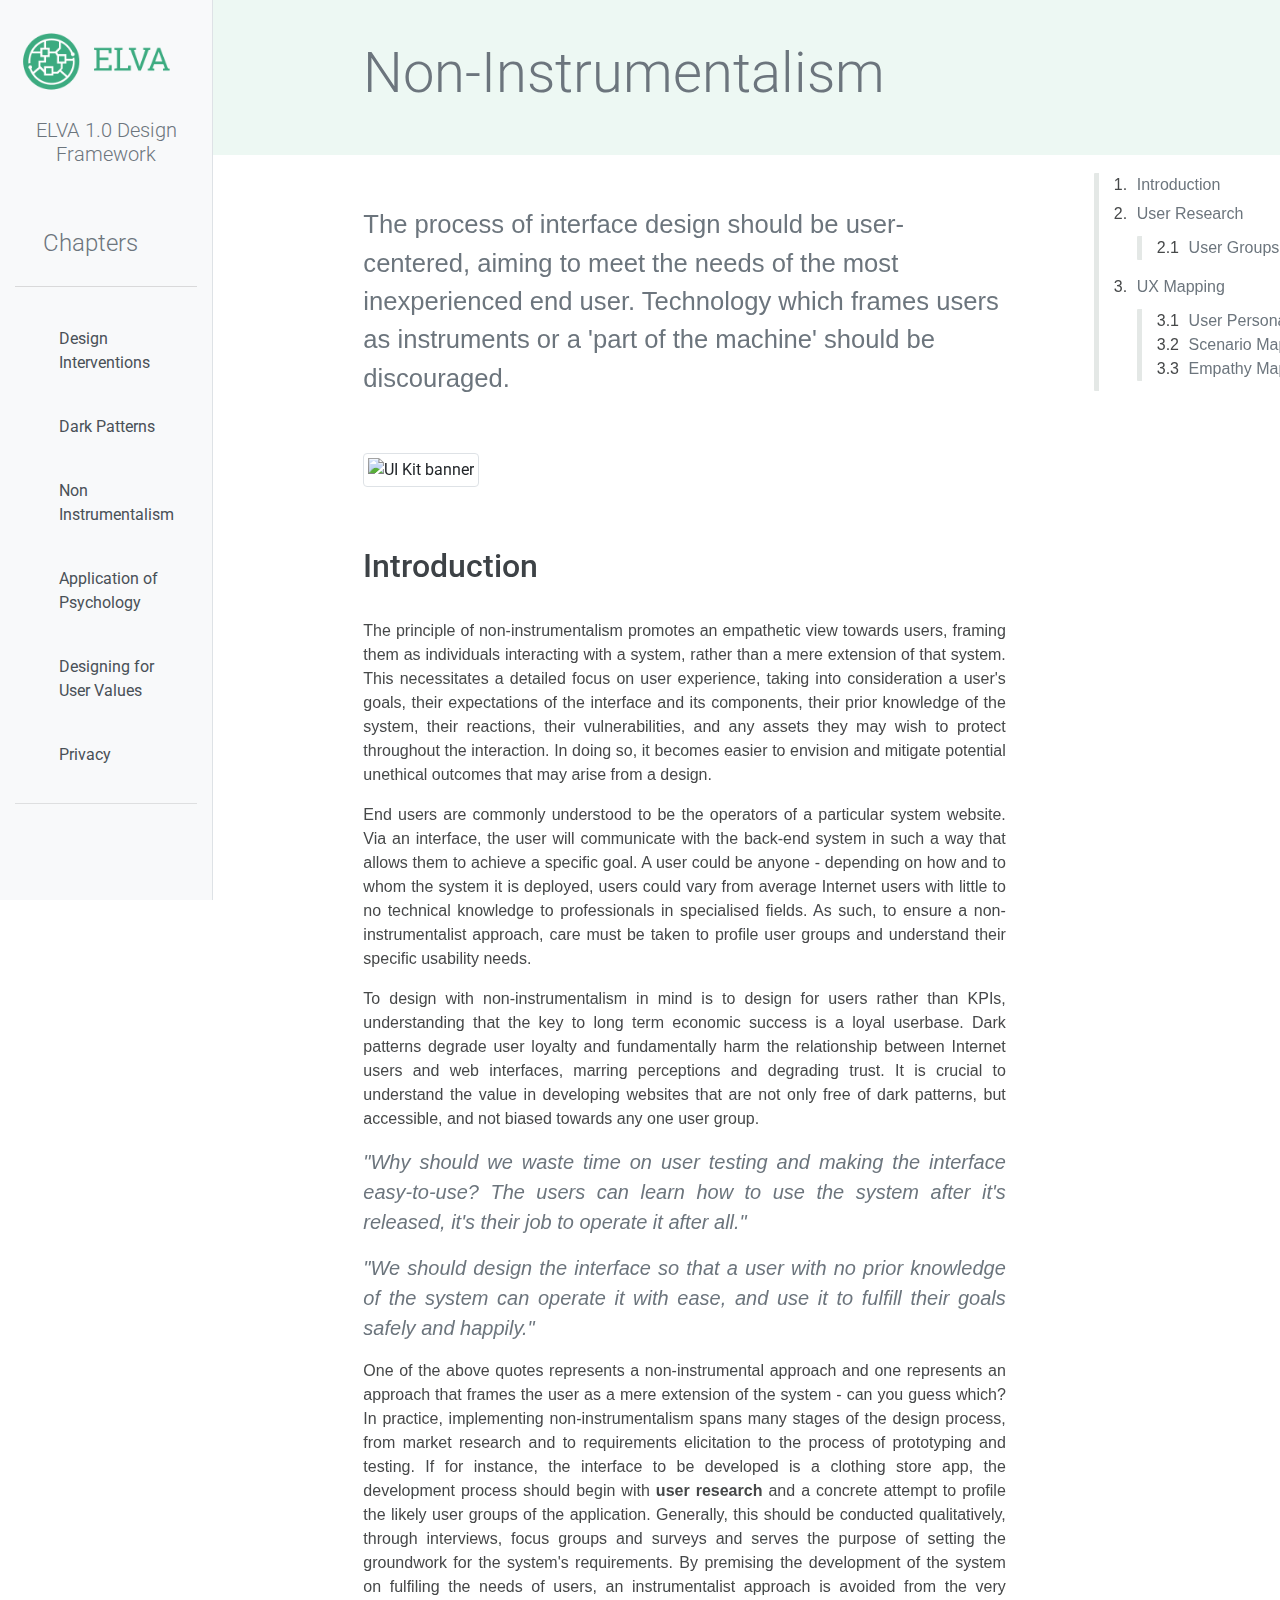
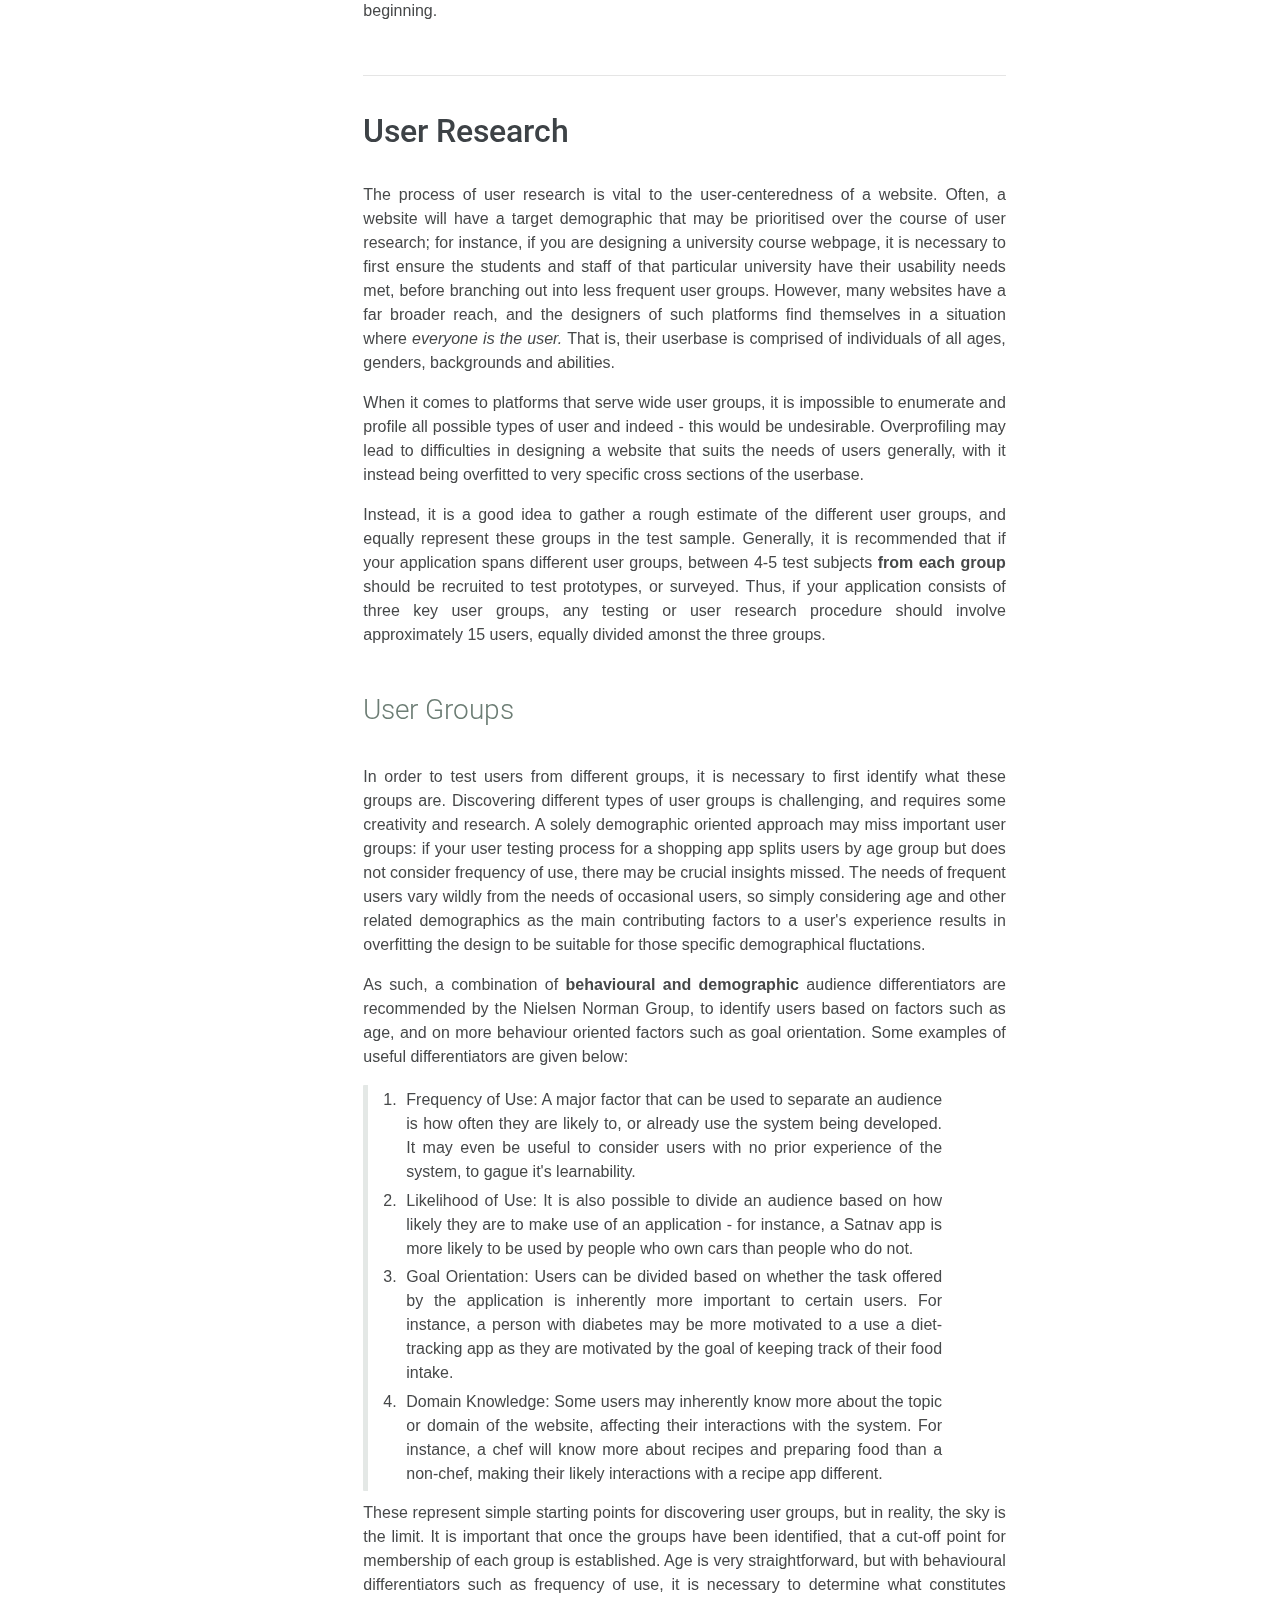
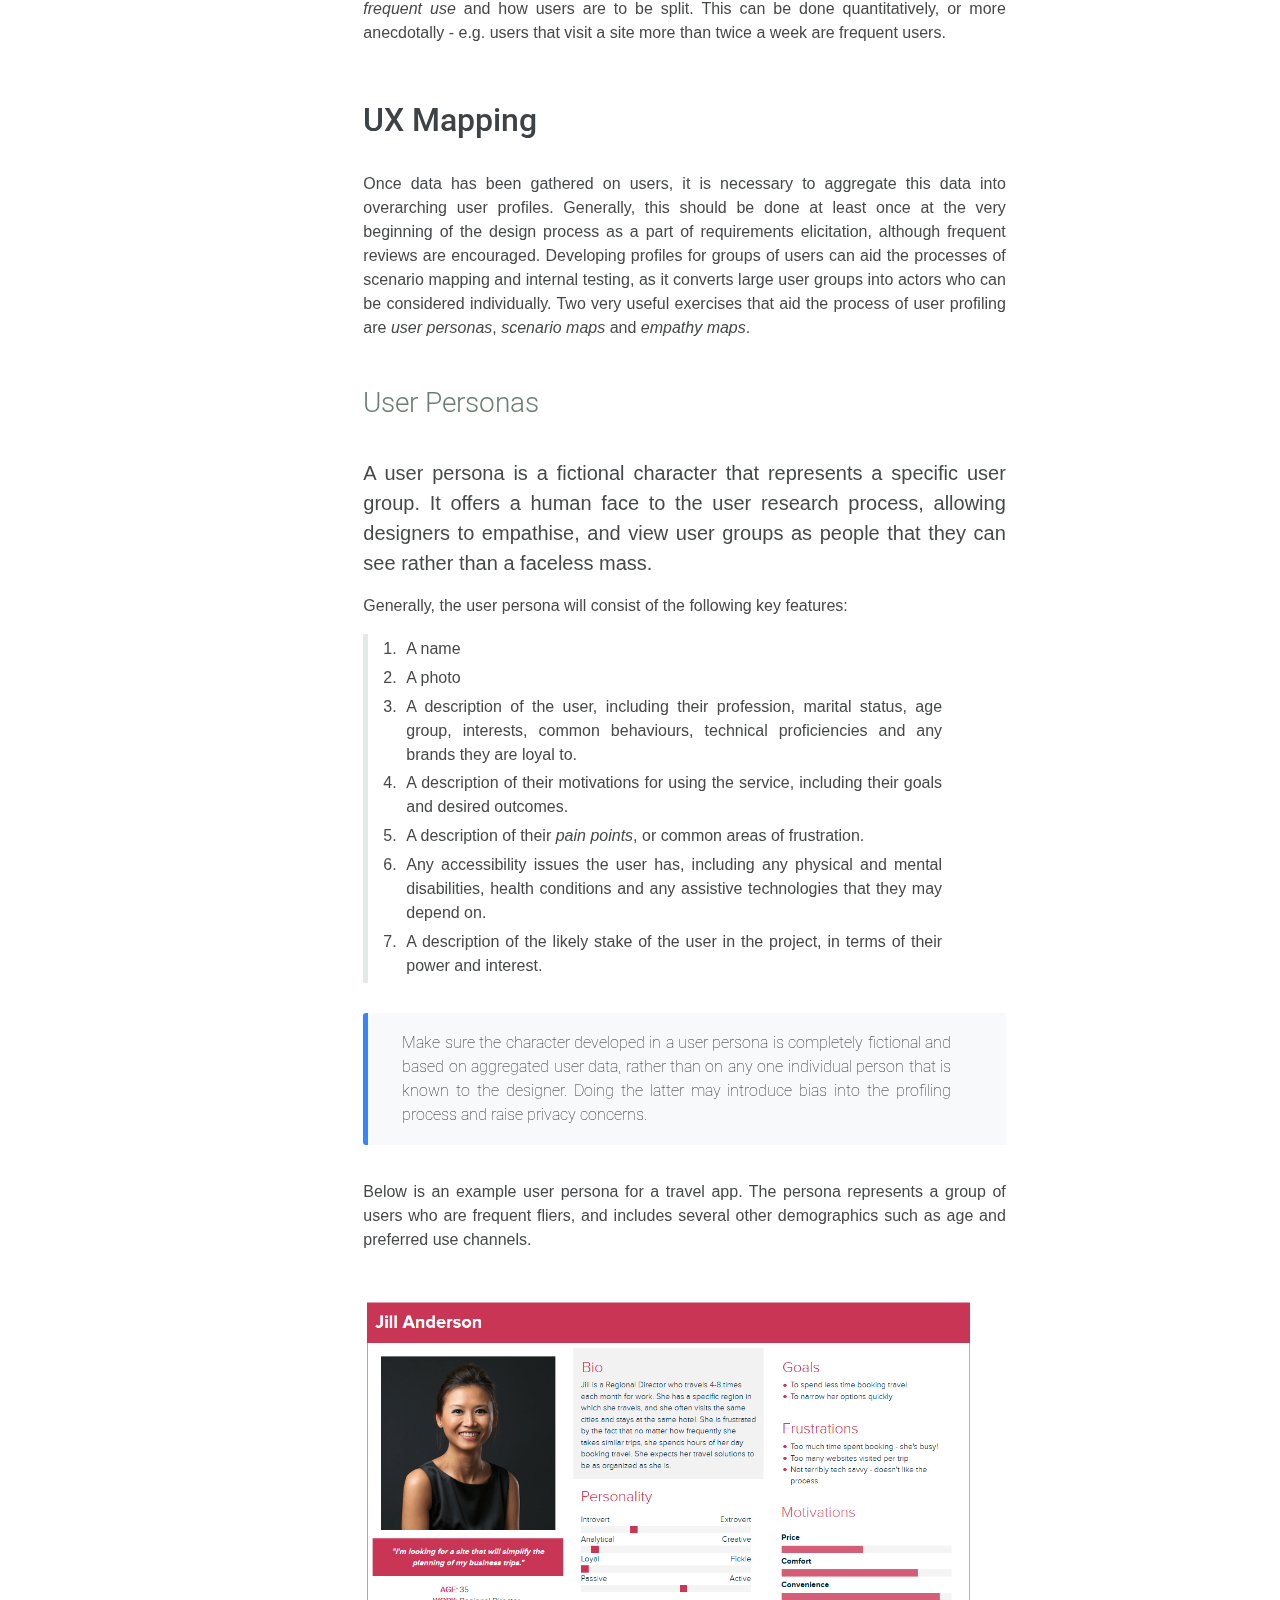
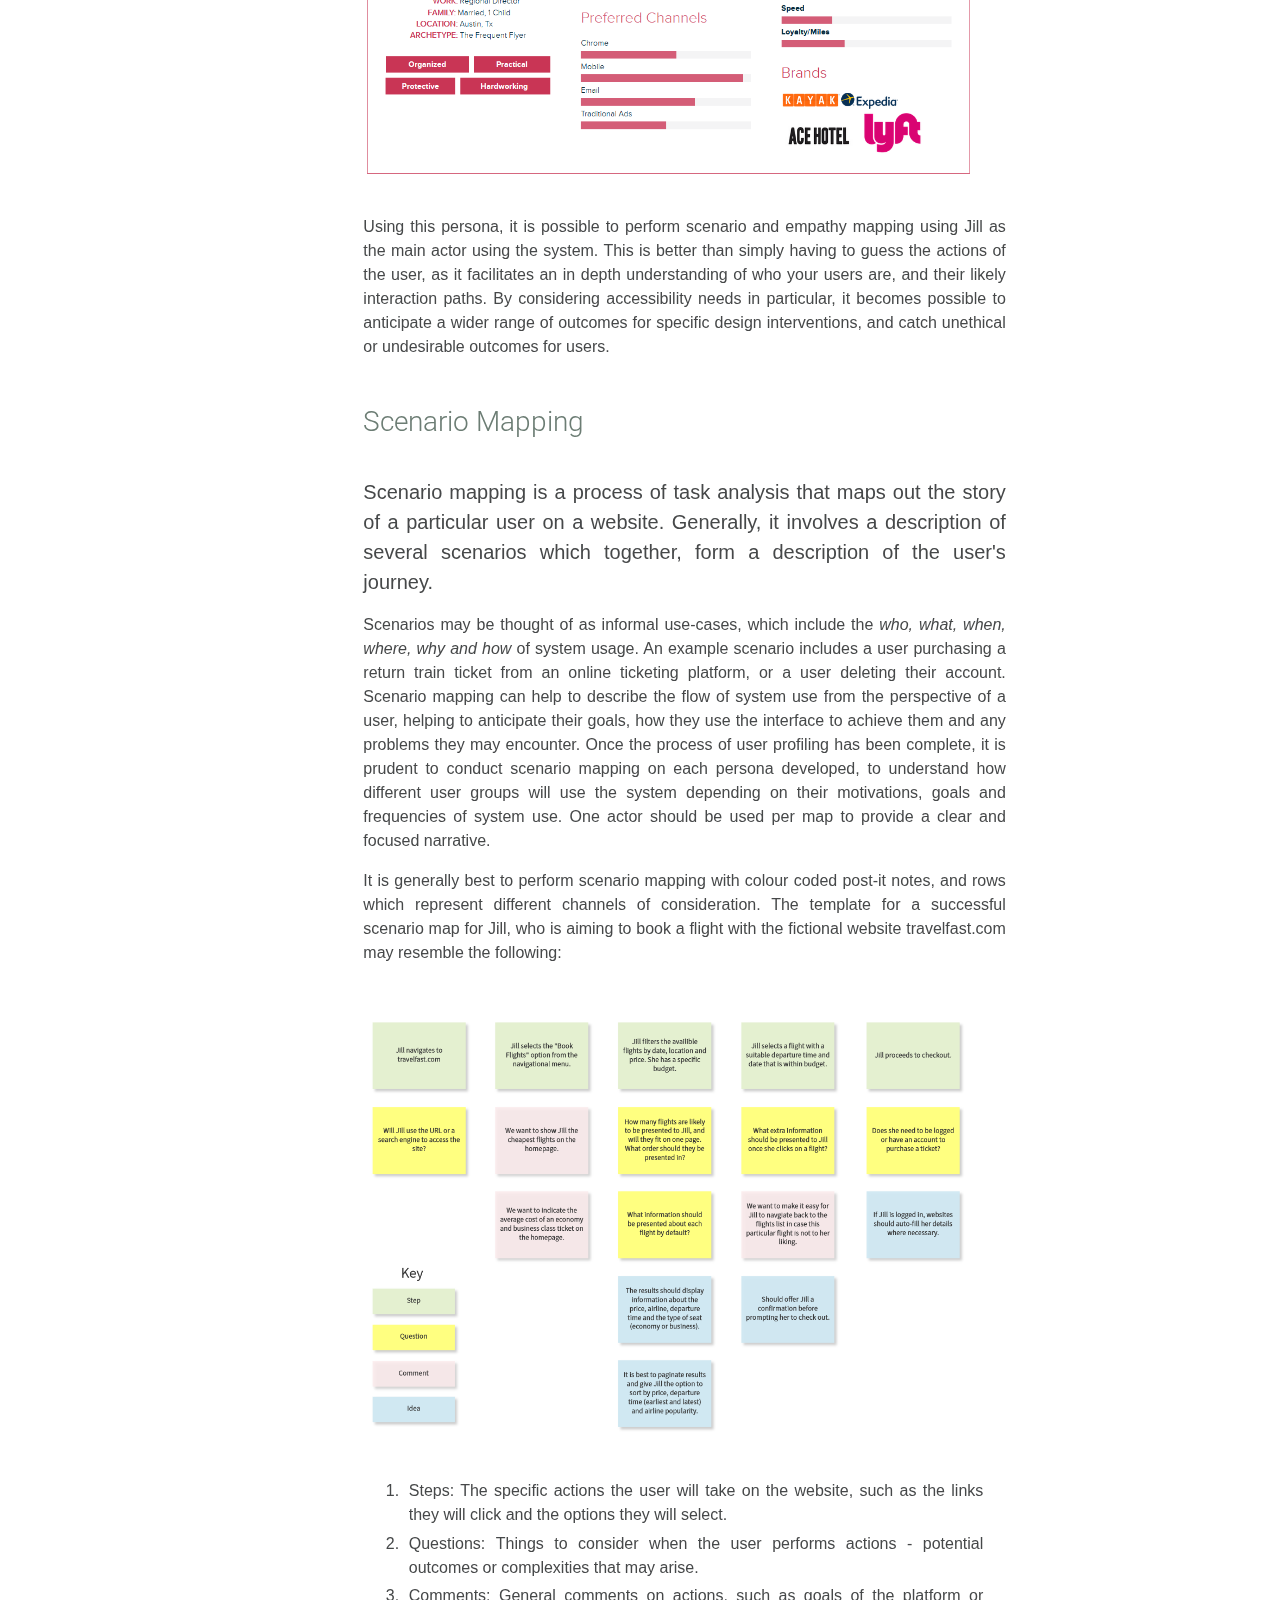
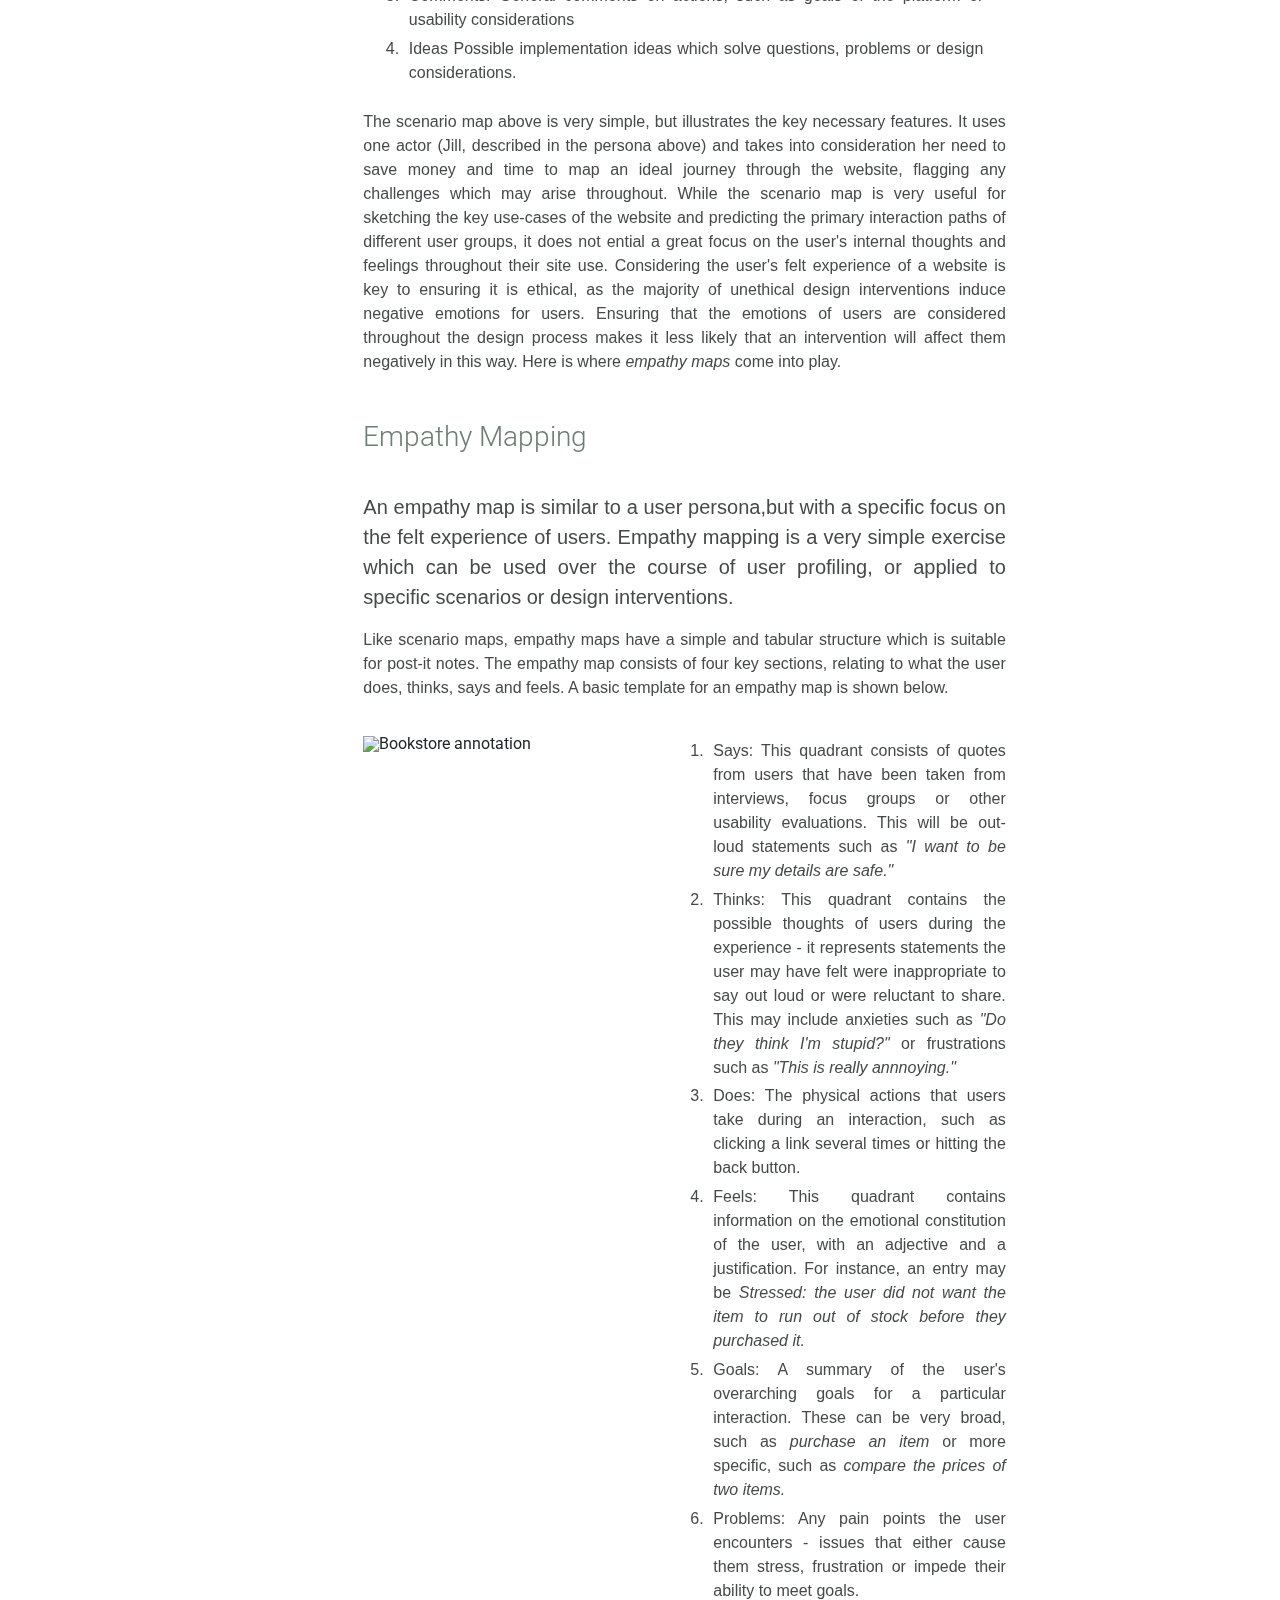
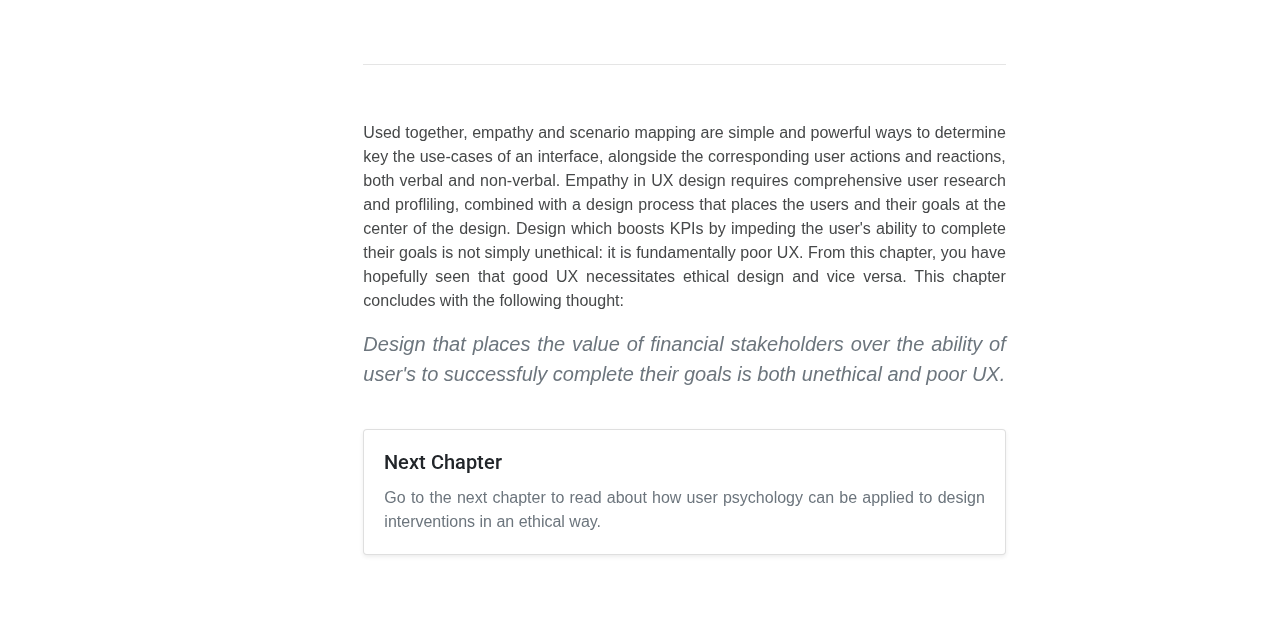
==== fundamentals/instrumentalism.html @ bd8322ea "first commit" ====
<!DOCTYPE html>
    <html lang="en">
    <head>
      <meta charset="utf-8">
      <title>ELVA Guide</title>
      <!-- Custom styles for this template -->
    
      <link rel="stylesheet" href="https://stackpath.bootstrapcdn.com/bootstrap/4.4.1/css/bootstrap.min.css" integrity="sha384-Vkoo8x4CGsO3+Hhxv8T/Q5PaXtkKtu6ug5TOeNV6gBiFeWPGFN9MuhOf23Q9Ifjh" crossorigin="anonymous">
      <link href="https://fonts.googleapis.com/css2?family=Roboto:wght@100;300;400;500&amp;display=swap" rel="stylesheet">
      <link href="../css/style.css" rel="stylesheet">

      <link rel="stylesheet" href="https://use.fontawesome.com/releases/v5.7.0/css/all.css" integrity="sha384-lZN37f5QGtY3VHgisS14W3ExzMWZxybE1SJSEsQp9S+oqd12jhcu+A56Ebc1zFSJ" crossorigin="anonymous">
      <link href="//db.onlinewebfonts.com/c/0fadaa21fcac88ceee0bb8da992c221b?family=SalesforceSans-Regular" rel="stylesheet" type="text/css"/> 
      <link href="https://fonts.googleapis.com/css2?family=Work+Sans:wght@200;300;400&amp;display=swap" rel="stylesheet"> 
      <link href="https://fonts.googleapis.com/css2?family=Poppins:wght@200;300;400&amp;display=swap" rel="stylesheet"> 
    </head>
    
    <body>
            
    <div class= "container-fluid">
        <div class= "row">
            <div class = "col-2">
                <div id = "sidebar-block"></div>
            </div>
            
            <div class = "col-10">
                <div data-spy="scroll" data-target="#scrollspy" data-offset="0">
                    <div style = "background-color: #68c59e1f;">
                        <div style = "padding-top:40px; padding-bottom:40px; padding-left:150px;">
                            <h1 class = " text-muted display-4"> Non-Instrumentalism</h1>
                        </div> 
                    </div>
                    <div>
                        <div class = "row">
                            <div class = "col-9">
                                <div style = "width:100%; padding-left:150px;">
                                    <div class = "heading">
                                        <p class= "leading text-muted">
                                                The process of interface design should be user-centered, aiming to meet the needs of the most inexperienced end user. 
                                                Technology which frames users as instruments or a 'part of the machine' should be discouraged. 
                                        </p>
                                        <div id = "banner">
                                            <img  src="../images/instrumentalism/users.png" class=" img-fluid img-thumbnail" alt="UI Kit banner" style = " width:95%;">
                                        </div>
                                    </div>
                                        
                                    <div id = "item-1" class = "group text-justify">
                                        <div class = "header2">
                                            <h2 style = "font-weight: 500"> Introduction </h2>
                                        </div>
                                        <p>
                                            The principle of non-instrumentalism promotes an empathetic view towards users, framing them as individuals interacting with a system, rather than a mere extension of that system. 
                                            This necessitates a detailed focus on user experience, taking into consideration a user's goals, their expectations of the interface and its components, their prior knowledge of the system, their reactions,
                                            their vulnerabilities, and any assets they may wish to protect throughout the interaction. In doing so, it becomes easier to envision and mitigate potential unethical outcomes  that may arise from a design.
                                        </p>
                                        <p>
                                            End users are commonly understood to be the operators of a particular system website. Via an interface, the user will communicate with the back-end system in such a way that allows them to achieve a specific goal. 
                                            A user could be anyone - depending on how and to whom the system it is deployed, users could vary from average Internet users with little to no technical knowledge to professionals in specialised fields. As such, to ensure a non-instrumentalist approach, care must be taken to profile user groups and understand their specific usability needs.  
                                        </p>
                                        <p>
                                            To design with non-instrumentalism in mind is to design for users rather than KPIs, understanding that the key to long term economic success is a loyal userbase. Dark patterns degrade user loyalty and fundamentally harm the relationship
                                            between Internet users and web interfaces, marring perceptions and degrading trust. It is crucial to understand the value in developing websites that are not only free of dark patterns, but accessible, and not biased towards any one user group.
                                        </p>
                                        

                                        <p class = "lead text-muted"> 
                                            <em>"Why should we waste time on user testing and making the interface easy-to-use? The users can learn how to use the system after it's released, it's their job to operate it after all."</em>
                                        </p>
                                        
                                        <p class = "lead text-muted"> 
                                            <em>"We should design the interface so that a user with no prior knowledge of the system can operate it with ease, and use it to fulfill their goals safely and happily."</em>
                                        </p>
                                        
                                        <p>
                                            One of the above quotes represents a non-instrumental approach and one represents an approach that frames the user as a mere extension of the system - can you guess which? In practice, implementing non-instrumentalism spans many stages of the design process, from market research and to requirements elicitation to the process of prototyping and testing.
                                            If for instance, the interface to be developed is a clothing store app, the development process should begin with <strong>user research</strong> and a concrete attempt to profile the likely user groups of the application. Generally, this should be conducted qualitatively, through interviews, focus groups and surveys and serves the 
                                            purpose of setting the groundwork for the system's requirements. By premising the development of the system on fulfiling the needs of users, an instrumentalist approach is avoided from the very beginning.
                                        </p>
                                    
                                    </div>
                            
                                    <hr >
                            
                                    <div class = "group text-justify" >
                                        <div id = "item-2" class = "header2">
                                            <h2> User Research </h2>
                                        </div>
                                        <p>
                                            The process of user research is vital to the user-centeredness of a website. Often, a website will have a target demographic that may be prioritised over the course of user research; for instance, if you are designing a university course webpage, it is necessary
                                            to first ensure the students and staff of that particular university have their usability needs met, before branching out into less frequent user groups. However, many websites have a far broader reach, and the designers of such platforms
                                            find themselves in a situation where <em>everyone is the user.</em> That is, their userbase is comprised of individuals of all ages, genders, backgrounds and abilities.
                                        </p>
                                        <p>
                                            When it comes to platforms that serve wide user groups, it is impossible to enumerate and profile all possible types of user and indeed - this would be undesirable. Overprofiling may lead to difficulties in designing a website that suits the needs of users generally,
                                            with it instead being overfitted to very specific cross sections of the userbase. 
                                        </p>

                                        <p>
                                            Instead, it is a good idea to gather a rough estimate of the different user groups, and equally represent these groups in the test sample. Generally, it is recommended that if your application spans different user groups, between 4-5 test subjects <strong>from each group</strong> should
                                            be recruited to test prototypes, or surveyed. Thus, if your application consists of three key user groups, any testing or user research procedure should involve approximately 15 users, equally divided amonst the three groups. 
                                        </p>


                                        <h3 id = "item-21" style = "font-weight:300;"> User Groups </h3>

                                        <p>
                                            In order to test users from different groups, it is necessary to first identify what these groups are. Discovering different types of user groups is challenging, and requires some creativity and research. A solely demographic oriented approach may miss important user groups: if your user testing process for a shopping app splits users by age group but does not consider frequency of use, there may be crucial insights missed.
                                            The needs of frequent users vary wildly from the needs of occasional users, so simply considering age and other related demographics as the main contributing factors to a user's experience results in overfitting the design to be suitable for those specific demographical fluctations.
                                        </p>
                                        <p>
                                            As such, a combination of <strong>behavioural and demographic</strong> audience differentiators are recommended by the Nielsen Norman Group, to identify users based on factors such as age, and on more behaviour oriented factors such as goal orientation. Some examples of useful differentiators are given below:
                                        </p>
                                        <div class = "list-eg ">
                                            <div class = "example-content  d-flex align-items-center">
                                                <ol>
                                                    <li>
                                                        <strong>Frequency of Use:</strong> A major factor that can be used to separate an audience is how often they are likely to, or already use the system being developed. It may even be useful to consider users with no
                                                        prior experience of the system, to gague it's learnability.
                                                    </li>
                                                    <li>
                                                        <strong>Likelihood of Use: </strong>It is also possible to divide an audience based on how likely they are to make use of an application - for instance, a Satnav app is more likely to be used by people who own cars than people who do not.
                                                    </li>
                                                    <li>
                                                        <strong>Goal Orientation: </strong> Users can be divided based on whether the task offered by the application is inherently more important to certain users. For instance, a person with diabetes may be more motivated to a use a diet-tracking app
                                                        as they are motivated by the goal of keeping track of their food intake.
                                                    </li>
                                                    <li>
                                                        <strong>Domain Knowledge: </strong> Some users may inherently know more about the topic or domain of the website, affecting their interactions with the system. For instance, a chef will know more about recipes and preparing food than a non-chef, making their likely interactions
                                                        with a recipe app different.
                                                    </li>
                                                </ol>
                                            </div>
                                        </div>
                                        <p>
                                            These represent simple starting points for discovering user groups, but in reality, the sky is the limit. It is important that once the groups have been identified, that a cut-off point for membership of each group is established. Age is very straightforward, but with behavioural differentiators such as frequency of use, it is necessary to determine what constitutes 
                                            <em>frequent use</em> and how users are to be split. This can be done quantitatively, or more anecdotally - e.g. users that visit a site more than twice a week are frequent users.
                                        </p>
                                    </div>
                                    <div class = "group text-justify">
                                        
                                        <div id = "item-3" class = "header2">
                                                <h2> UX Mapping </h2>
                                        </div>
                                        <div class = "personas">
                                            <p> 
                                                Once data has been gathered on users, it is necessary to aggregate this data into overarching user profiles. Generally, this should be done at least once at the very beginning of the design process as a part of
                                                requirements elicitation, although frequent reviews are encouraged. Developing profiles for groups of users can aid the processes of scenario mapping and internal testing, as it converts large user groups into
                                                actors who can be considered individually. Two very useful exercises that aid the process of user profiling are <em>user personas</em>, <em>scenario maps</em> and <em>empathy maps</em>.
                                            </p>
                                            <h3 id = "item-31" style = "font-weight:300;">User Personas </h3>
                                            <p class ="lead"> 
                                                A user persona is a fictional character that represents a specific user group. It offers a human face to the user research process, allowing designers to empathise, and view user groups as people that they can see rather than 
                                                a faceless mass. 
                                            </p>
                                            <p> Generally, the user persona will consist of the following key features:</p>
                                            <div class ="list-eg">
                                                <div class = "example-content  d-flex align-items-center">
                                                    <ol>
                                                        <li> A name </li>
                                                        <li> A photo </li>
                                                        <li> A description of the user, including their profession, marital status, age group, interests, common behaviours, technical proficiencies and any brands they are loyal to. </li> 
                                    
                                                        <li> A description of their motivations for using the service, including their goals and desired outcomes.</li>
                                                        <li> A description of their <em>pain points</em>, or common areas of frustration. </li>
                                                        <li> Any accessibility issues the user has, including any physical and mental disabilities, health conditions and any assistive technologies that they may depend on.</li>
                                                        <li> A description of the likely stake of the user in the project, in terms of their power and interest. </li>
                                                    </ol>
                                                </div>
                                            </div>
                                            
                                            <div class="info-alert ">
                                                    <div class = " annotations flexbox d-flex flex-row align-items-center bg-light">
                                                        <div class="d-flex p-2">
                                                            <i class="fas fa-info-circle fa-2x" style = "color: rgb(56, 132, 255);"></i>
                                                        </div>
                                                        <div style = "width:90%;" class =" para d-flex p-2 text-justify">
                                                            Make sure the character developed in a user persona is completely fictional and based on aggregated user data, rather than on any one individual person that is known to the designer. Doing the latter may introduce bias into the profiling process and raise privacy concerns.
                                                        </div>     
                                                    </div>
                                            </div>
                                            <p> Below is an example user persona for a travel app. The persona represents a group of users who are frequent fliers, and includes several other demographics such as age and preferred use channels. </p>
                                            <div  id = "inline-image">
                                                <img src="../images/instrumentalism/persona.PNG" style = "width:100%;" class=" figure-img img-fluid" alt="Bookstore annotation">
                                            </div>
                                            <p> Using this persona, it is possible to perform scenario and empathy mapping using Jill as the main actor using the system. This is better than simply having to guess the actions of the user, as it facilitates an in depth understanding of who your users are, and their likely interaction paths.
                                                By considering accessibility needs in particular, it becomes possible to anticipate a wider range of outcomes for specific design interventions, and catch unethical or undesirable outcomes for users.
                                            </p>
                                        </div>
                                        <div id = "item-32" class = "scenario-mapping">
                                                <h3 style = "font-weight:300;">Scenario Mapping </h3>
                                                <p class = "lead">
                                                    Scenario mapping is a process of task analysis that maps out the story of a particular user on a website. Generally, it involves a description of several scenarios which together, form a description of the user's journey.
                                                </p>
                                                <p>
                                                    Scenarios may be thought of as informal use-cases, which include the <em>who, what, when, where, why and how</em> of system usage. An example scenario includes a user purchasing a return train ticket from an online ticketing
                                                    platform, or a user deleting their account. Scenario mapping can help to describe the flow of system use from the perspective of a user, helping to anticipate their goals, how they use the interface to achieve them and any problems they may
                                                    encounter. Once the process of user profiling has been complete, it is prudent to conduct scenario mapping on each persona developed, to understand how different user groups will use the system depending on their motivations, goals and 
                                                    frequencies of system use. One actor should be used per map to provide a clear and focused narrative.
                                                </p>
                                                <p>
                                                    It is generally best to perform scenario mapping with colour coded post-it notes, and rows which represent different channels of consideration. The template for a successful scenario map for Jill, who is aiming to book a flight with the fictional website
                                                    travelfast.com may resemble the following:
                                                </p>
                                                <div class = "figure" style = "padding-bottom:20px;">
                                                    <img src="../images/instrumentalism/scenariomap.PNG" class="  figure-img img-fluid" alt="Bookstore annotation" id = "inline-image">
                                                    <ol class = "mx-auto annotations" style = "width:93%">
                                                        <li><strong>Steps:</strong> The specific actions the user will take on the website, such as the links they will click and the options they will select.</li>
                                                        <li><strong>Questions: </strong> Things to consider when the user performs actions - potential outcomes or complexities that may arise.</li>
                                                        <li><strong>Comments: </strong> General comments on actions, such as goals of the platform or usability considerations</li>
                                                        <li><strong>Ideas </strong> Possible implementation ideas which solve questions, problems or design considerations. </li>
                                                    </ol>
                                                </div>
                                                <p> The scenario map above is very simple, but illustrates the key necessary features. It uses one actor (Jill, described in the persona above) and takes into consideration her need to save money and time to map an ideal journey through the website, flagging any challenges
                                                    which may arise throughout. While the scenario map is very useful for sketching the key use-cases of the website and predicting the primary interaction paths of different user groups, it does not ential a great focus on the user's internal thoughts and feelings throughout their
                                                    site use. Considering the user's felt experience of a website is key to ensuring it is ethical, as the majority of unethical design interventions induce negative emotions for users. Ensuring that the emotions of users are considered throughout the design process makes it less likely that an
                                                    intervention will affect them negatively in this way. Here is where <em>empathy maps</em> come into play.
                                                </p>
                                        </div>
                                        <div id = "item-33" class = "empathy-mapping">
                                            <h3 style = "font-weight:300;">Empathy Mapping</h3>
                                            <p class = "lead">
                                                An empathy map is similar to a user persona,but  with a specific focus on the felt experience of users. Empathy mapping is a very simple exercise which can be used over the course of user profiling, or applied to specific scenarios or design interventions. 
                                            </p>
                                            <p> Like scenario maps, empathy maps have a simple and tabular structure which is suitable for post-it notes. The empathy map consists of four key sections, relating to what the user does, thinks, says and feels. A basic template for an empathy map is shown below.</p>
                                            <div class = "d-flex justify-content-center figure" style = "padding-bottom:40px;padding-top:20px">
                                                <img src="../images/instrumentalism/emap.PNG" class="  figure-img img-fluid" alt="Bookstore annotation" style = "width:95%; height:auto;padding-right:10px;">
                                                <ol class = "mx-auto annotations" style = "width:93%">
                                                    <li><strong>Says:</strong> This quadrant consists of quotes from users that have been taken from interviews, focus groups or other usability evaluations. This will be out-loud statements such as <em>"I want to be sure my details are safe."</em></li>
                                                    <li><strong>Thinks: </strong> This quadrant contains the possible thoughts of users during the experience - it represents statements the user may have felt were inappropriate to say out loud or were reluctant to share. This may include anxieties such as <em>"Do they think I'm stupid?"</em> or frustrations such as <em>"This is really annnoying."</em> 
                                                    <li><strong>Does: </strong> The physical actions that users take during an interaction, such as clicking a link several times or hitting the back button.</li>
                                                    <li><strong>Feels: </strong> This quadrant contains information on the emotional constitution of the user, with an adjective and a justification. For instance, an entry may be <em>Stressed: the user did not want the item to run out of stock before they purchased it.</em> </li>
                                                    <li><strong>Goals:</strong> A summary of the user's overarching goals for a particular interaction. These can be very broad, such as <em>purchase an item</em> or more specific, such as <em>compare the prices of two items.</em></li>
                                                    <li><strong>Problems:</strong> Any pain points the user encounters - issues that either cause them stress, frustration or impede their ability to meet goals.</li>
                                                </ol>
                                            </div>
                                            <hr>
                                            <p style = "padding-top:40px;">
                                                Used together, empathy and scenario mapping are simple and powerful ways to determine key the use-cases of an interface, alongside the corresponding user actions and reactions, both verbal and non-verbal. Empathy in UX design requires comprehensive user research and profliling, combined with a design process that places the users and their goals at the center of the 
                                                design. Design which boosts KPIs by impeding the user's ability to complete their goals is not simply unethical: it is fundamentally poor UX. From this chapter, you have hopefully seen that good UX necessitates ethical design and vice versa. This chapter concludes with the following thought:
                                            </p>
                                            <p class = "lead text-muted">
                                                <em> 
                                                    Design that places the value of financial stakeholders over the ability of user's to successfuly complete their goals is both unethical and poor UX.
                                                </em>
                                            </p>
                                        </div>

                                        <div style = "margin-top:40px;margin-bottom:50px;" class="card-link card shadow-sm" >
                                                <div class="card-body">
                                                <h5 class="card-title">Next Chapter</h5>
                                                <p class="card-text text-muted">Go to the next chapter to read about how user psychology can be applied to design interventions in an ethical way.</p>
                                                </div>
                                                <a  class = "stretched-link" href = "psychology.html" ></a>
                                            
                                        </div>
                                    </div>
                                </div>             
                            </div>

                            <div class = "col-3 d-none d-lg-block">                      
                                    <div id = "scrollspy"  style = "position:fixed; width:85%;">
                                        <div class= "p-2" style = "margin-left:50px; font-size:12pt;">
                                            <ol style = "list-style:none;" class = "example-content list-eg">
                                                <li>
                                                    <a class= "text-muted" href = "#item-1">Introduction</a>
       
                                                </li>
                                                <li>
                                                    <a class= "text-muted" href = "#item-2">User Research</a>
                                                    <ol style = "width:150px;" class = "example-content list-eg">
                                                        <li >
                                                            <a class = "text-muted" href = "#item-21">User Groups</a>
                                                        </li>
                                                    </ol>
                                                </li>
                                                <li>
                                                    <a class= "text-muted" href = "#item-3">UX Mapping</a>
                                                    <ol style = "width:200px;" class = "example-content list-eg">
                                                        <li >
                                                            <a class = "text-muted" href = "#item-31">User Personas</a>
      
                                                        </li>
                                                        <li >
                                                                <a class = "text-muted" href = "#item-32">Scenario Mapping</a>
                                                                
                                                        </li>
                                                        <li >
                                                                <a class = "text-muted" href = "#item-33">Empathy Mapping</a>
                                                        </li>
                                                    </ol>

                                                </li>
                                            </ol>
                                        </div>
                                    </div>
                                </div>

                        </div>
                    </div>
                </div>
            </div>
        </div>
    </div>
       
            
    
    
    
    
      <script src="https://code.jquery.com/jquery-3.4.1.slim.min.js" integrity="sha384-J6qa4849blE2+poT4WnyKhv5vZF5SrPo0iEjwBvKU7imGFAV0wwj1yYfoRSJoZ+n" crossorigin="anonymous"></script>
      <script src="https://cdn.jsdelivr.net/npm/popper.js@1.16.0/dist/umd/popper.min.js" integrity="sha384-Q6E9RHvbIyZFJoft+2mJbHaEWldlvI9IOYy5n3zV9zzTtmI3UksdQRVvoxMfooAo" crossorigin="anonymous"></script>
      <script src="https://stackpath.bootstrapcdn.com/bootstrap/4.4.1/js/bootstrap.min.js" integrity="sha384-wfSDF2E50Y2D1uUdj0O3uMBJnjuUD4Ih7YwaYd1iqfktj0Uod8GCExl3Og8ifwB6" crossorigin="anonymous"></script>
    
      <script src="https://ajax.googleapis.com/ajax/libs/jquery/3.4.1/jquery.min.js"></script>
      <script>
          $("#sidebar-block").load("../sidebar.html");
    
      </script>
    </body>
    
    </html>
---- css/style.css ----
.example{
    background-color: #68c59e1f;
    border-radius:5px;
    border-color: #2141331f;
    border-style: solid;
    margin-bottom:20px;

}
.bd-example{
    padding-top:10px;
    padding-bottom:10px;
    border-style:solid;
    border-color: #f7f7f9;
    
}
.code{
    background-color: #f7f7f9;
}
.col-2,.col-10{
  padding-left:0px;
  padding-right:0px;
}

.col-3{
  padding-right:0px;
}
.list-eg{
    
    border-radius:1px;
    border-color: #2141331f;
    border-style: solid;
    border-width: 5px;
    margin-bottom:10px;
    margin-top:10px;
    border-top: none;
    border-bottom: none;
    border-right:none;
}

.example-content{
    font-weight:100;
    padding-left:15px;
    width:90%;
}



.list-group-item.active, .list-group-item.active:hover, .list-group-item.active:focus {
  z-index:2;
  color:#68c59e;
  background-color:white;

  border-color: rgba(0,0,0,.125);
  border-left-color: #68c59e;
  border-left-width:5px;
} 

.list-group-item{
  background-color: #f8f9fa
  
}

.leading{
    font-size: 1.6rem;
    font-weight:100;
    padding-top: 50px;
}

.leader{
    font-size: 1.6rem;
    font-weight:100;
}

p{
    font-size:12pt;
    color: rgb(70, 72, 73);
    font-family:'Roboto';
    
    
}

ul, ol{
    color:rgb(70, 72, 73);
    padding-top:10px;
    padding-bottom:10px;
    
}
.table-fill{
    background-color:#68c59e1f;
}
.annotations{
    font-weight: 100;
}

.group{
    
    padding-bottom:20px; padding-top:20px;
}

.header2{
    font-weight:500;
    padding-bottom:25px;
    font-family: 'Roboto';
    color: #3d4246;
  
}
#inline-image{
    padding-bottom:30px;
    padding-top:30px; 
    width:95%;
    height:auto;
}

#banner{
    
    padding-top:40px;
    padding-bottom:40px;
}
h3{
    padding-top:30px;
    padding-bottom:30px;
    font-family: 'Roboto';
    font-weight:300;
    color:#6c7d74;
    
}
.card-link:hover {
background-color: #68c59e1f;
}

ol {
  list-style-type: none;
  counter-reset: item;
  margin: 0;
  padding: 0;
  font-family:'Roboto', sans-serif;
  
}

ol > li {
  display: table;
  counter-increment: item;
  margin-bottom: 0.3em;
}

ol > li:before {
  content: counters(item, ".") ". ";
  display: table-cell;
  padding-right: 0.6em;    
}

li ol > li {
  margin: 0;
}

li ol > li:before {
  content: counters(item, ".") " ";
}



.logo{
  font-family:'Roboto', sans-serif;
  font-weight: "lighter";
}

.body-heading{
  padding-top:20px;
  font-family:'Segoe UI', Tahoma, Geneva, Verdana, sans-serif;
}

.body-main{
  padding-top:20px;
}

 p, ul, ol {
  font-family: 'Segoe UI', Tahoma, Geneva, Verdana, sans-serif;
}

li {
  margin: 0.2em 0;
}

.danger-alert{
  border-style:solid;
  border-left-color: rgb(173, 17, 17);
  border-left-width: thick;
  border-bottom: none;
  border-top: none;
  border-right: none;
  border-radius: 3px;
  background-color: #f7f7f9;
  margin-top:30px;
  margin-bottom:35px;
}
.component-alert{
  border-style:solid;
  border-left-color: #563d7c;
  border-left-width: thick;
  border-bottom: none;
  border-top: none;
  border-right: none;
  border-radius: 3px;
  background-color: #f7f7f9;
  margin-top:30px;
  margin-bottom:35px;
}

.info-alert{
  border-style:solid;
  border-left-color: rgb(56, 132, 255);
  border-left-width: thick;
  border-bottom: none;
  border-top: none;
  border-right: none;
  border-radius: 3px;
  background-color: #f7f9f7;
  margin-top:30px;
  margin-bottom:35px;
 
}


.advice-alert{
  border-style:solid;
  border-left-color: #fcde4c;;
  border-left-width: thick;
  border-bottom: none;
  border-top: none;
  border-right: none;
  border-radius: 3px;
  background-color: #f7f7f9;
  margin-top:30px;
  margin-bottom:35px;
}

.para {
  width:75%;
}

.a.card:hover {
  background-color: #68c59e1f;
}

.flexbox{
  padding-top:10px;
  padding-bottom:10px;
  padding-left:10px;
  
}



.body-block{
  padding-top:20px;
  padding-bottom:15px; 
}

.sublist{
  padding-top:10px;
}

img{
  max-width:100%;
  height:auto;
  width: 500px;
}

.image-good{
  border-style:solid;
  border-top-width: 10px;
  border-top-color: rgb(15, 71, 8);
  border-bottom: none;
  border-right: none;
  border-left:none;
  padding-bottom:20px;
}

.sidebar-text{
  font-family:'Roboto';
}
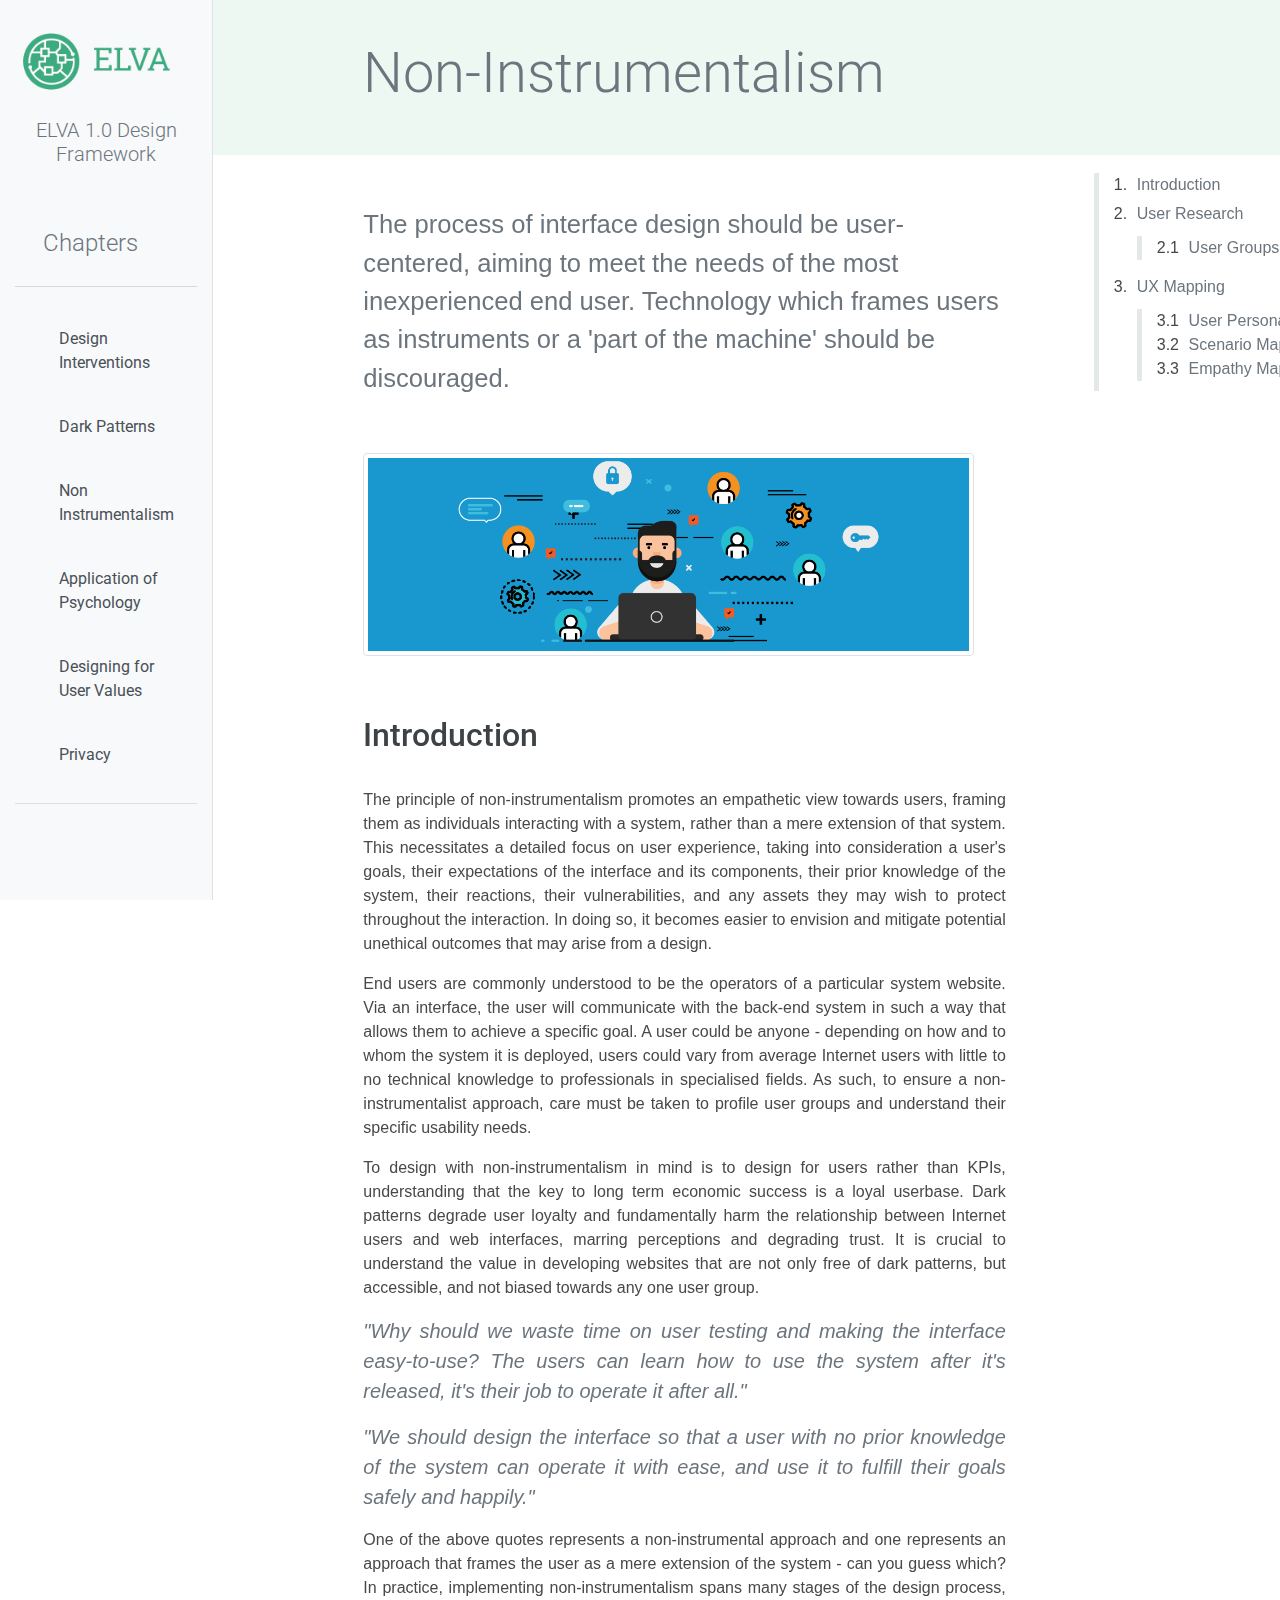
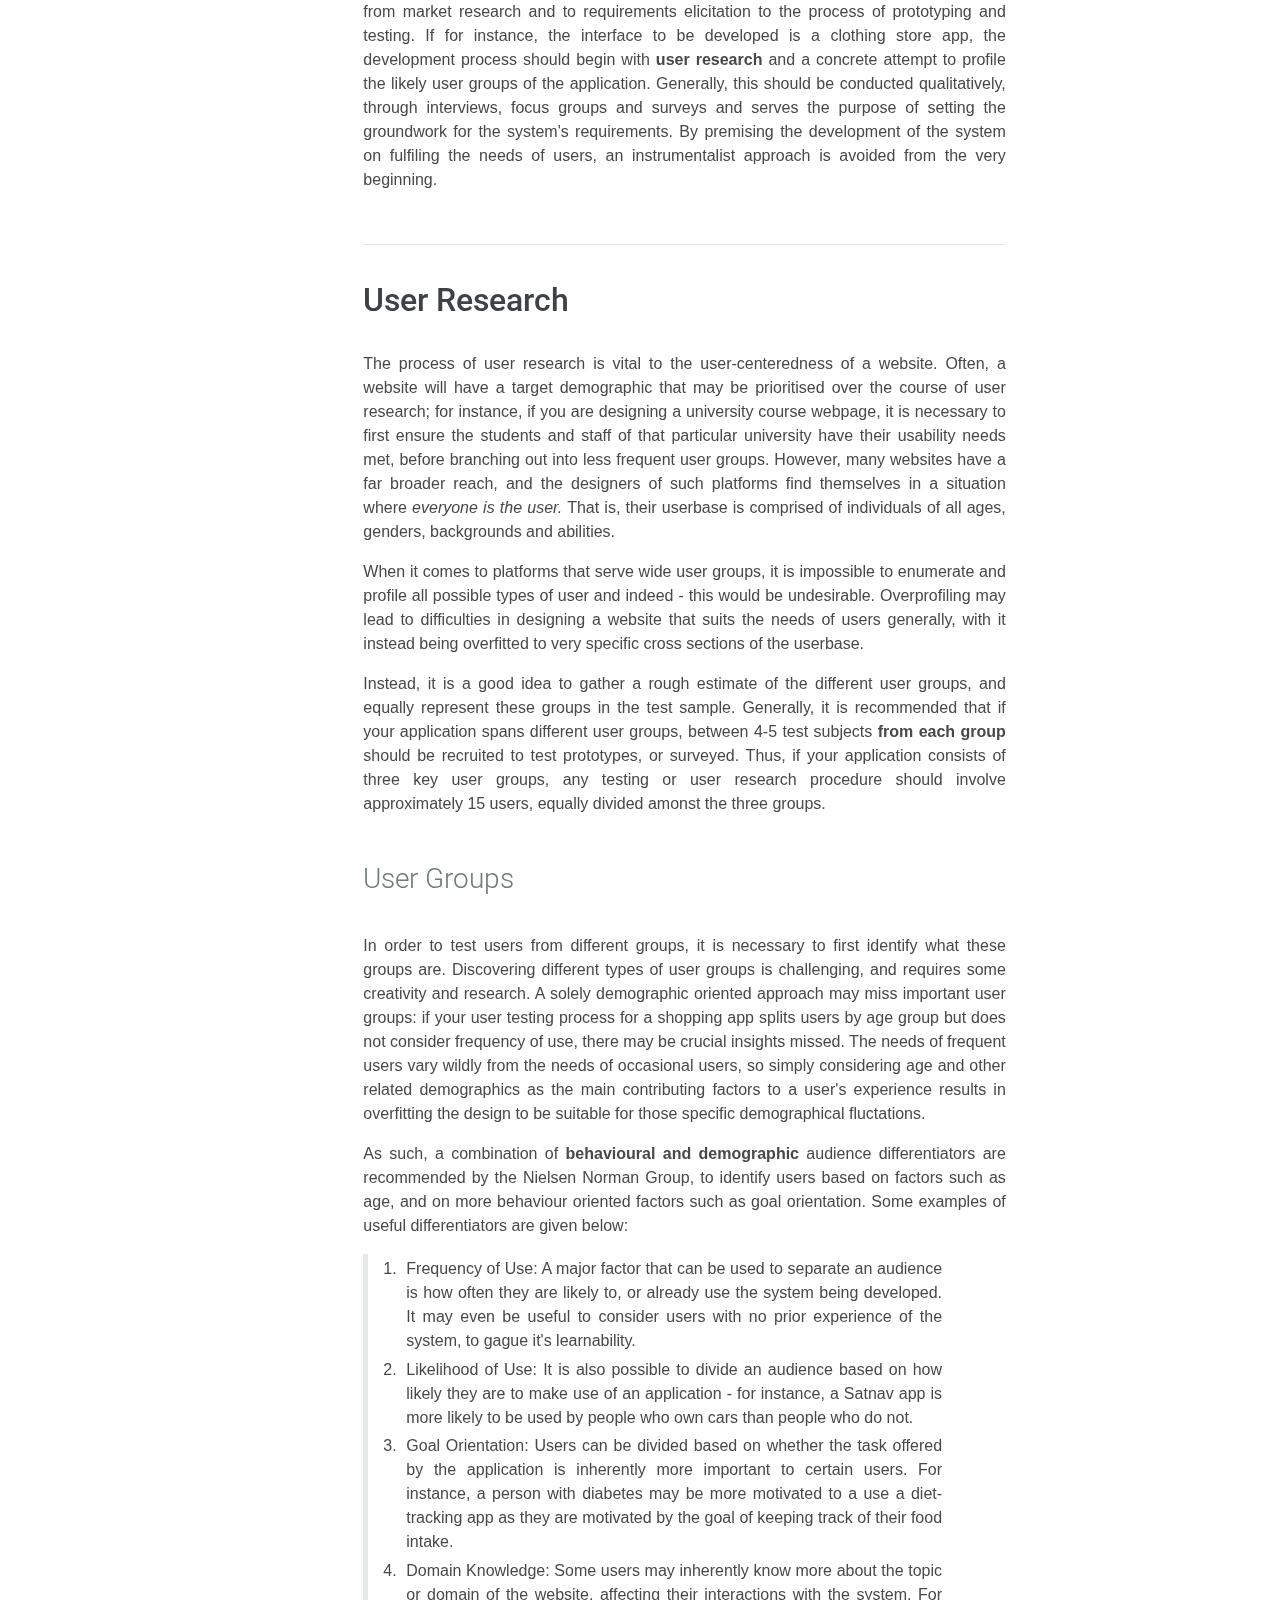
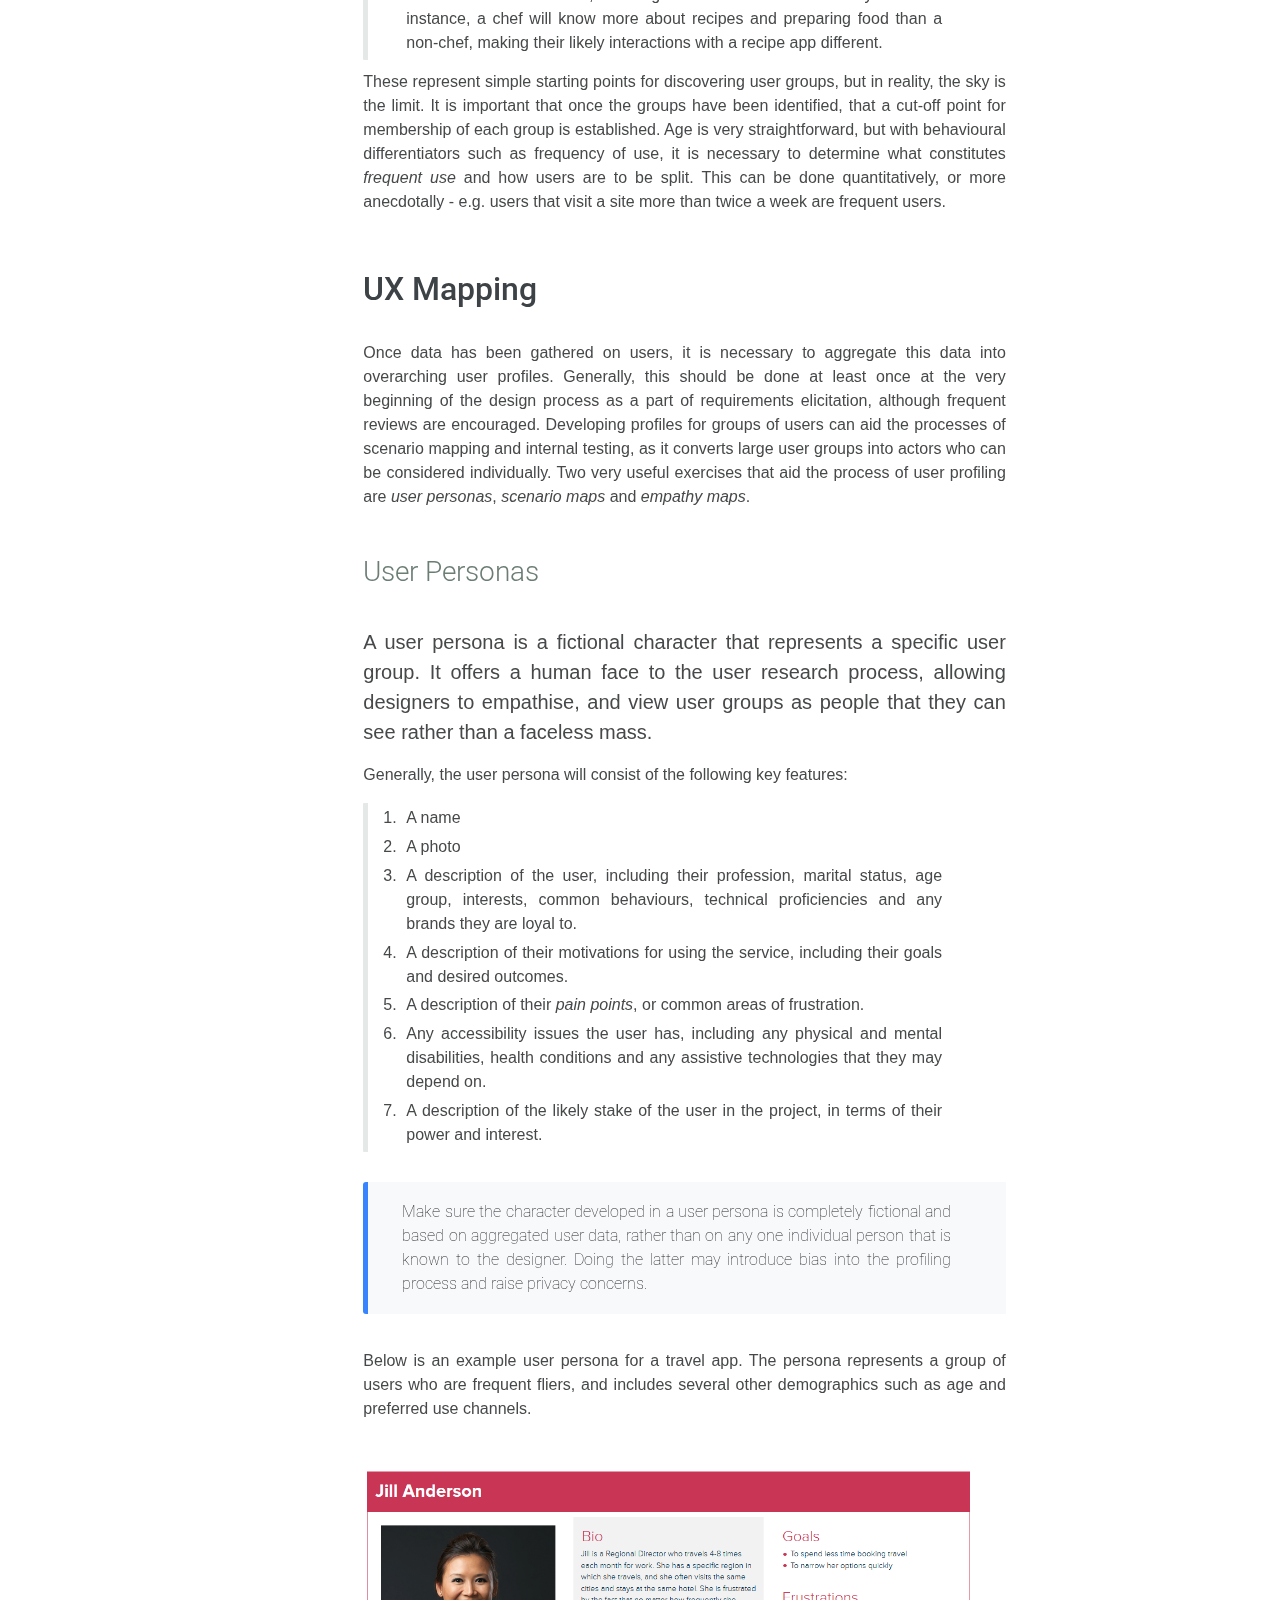
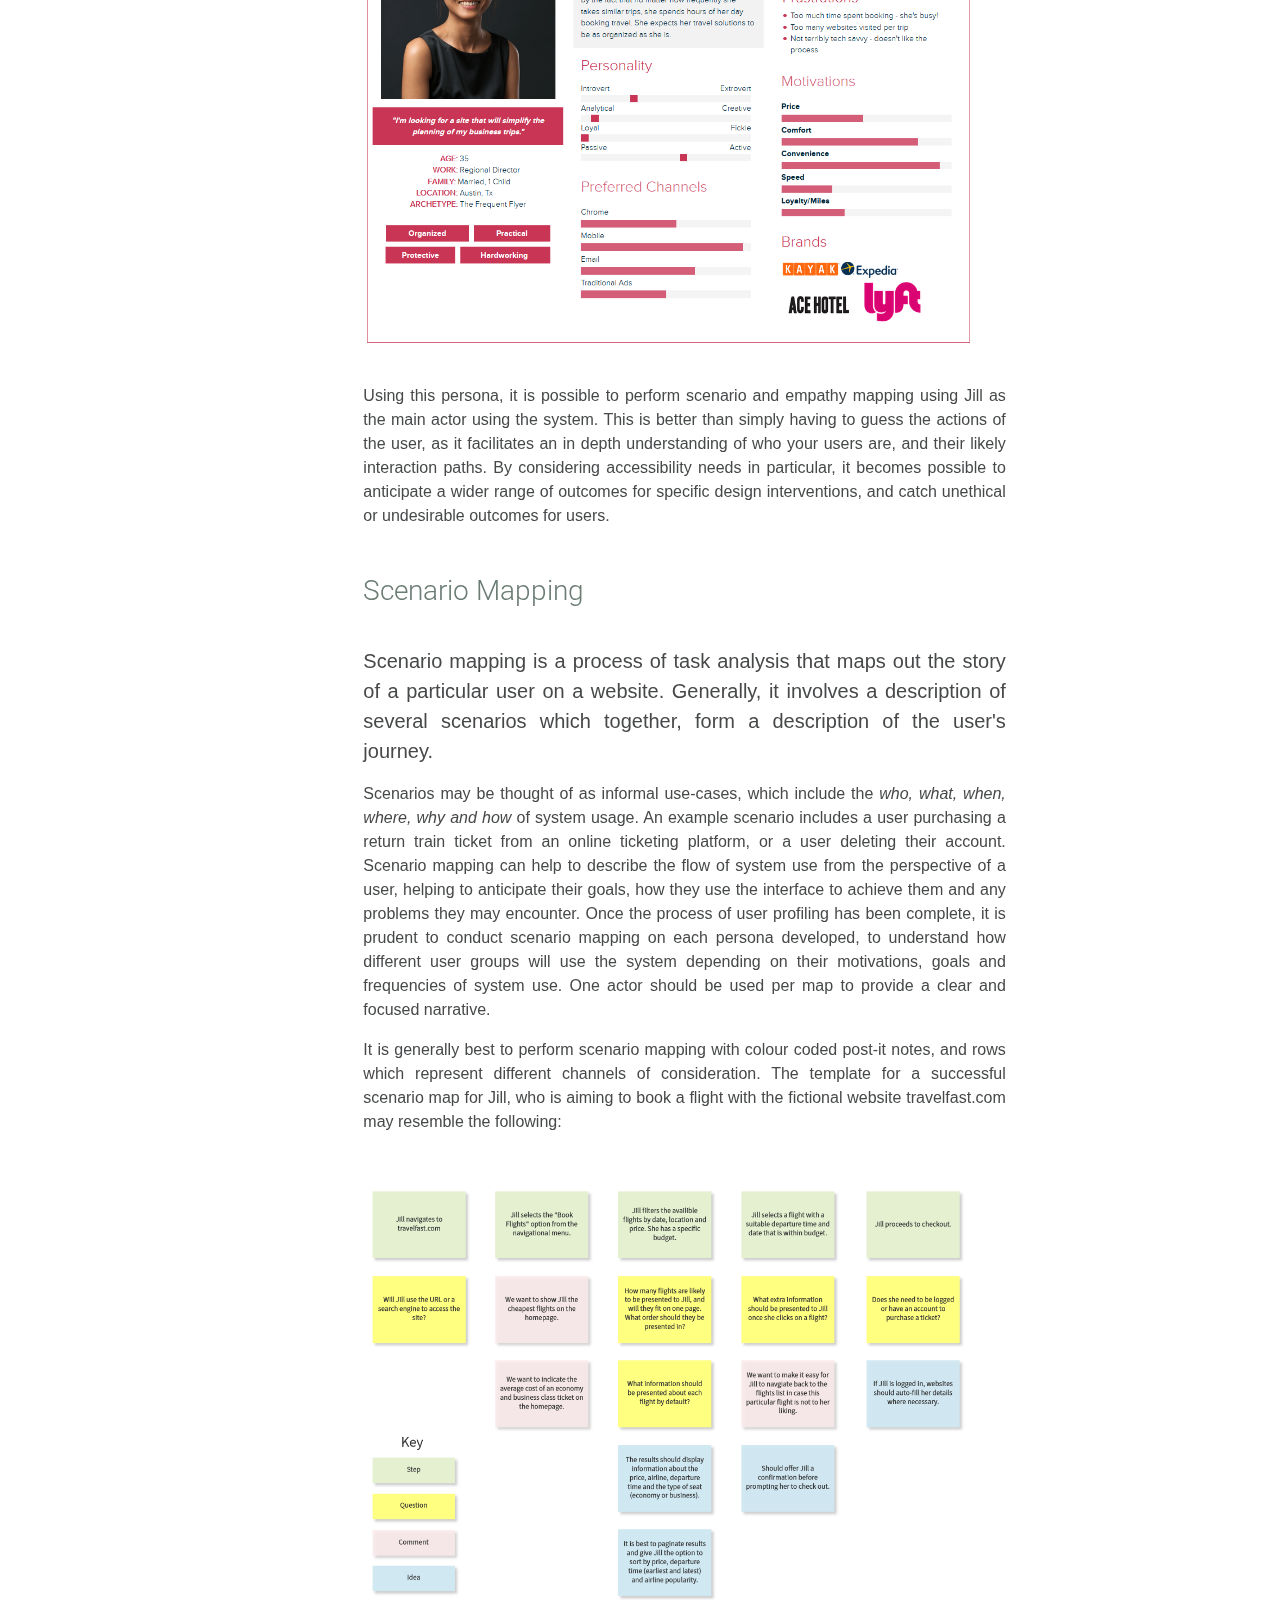
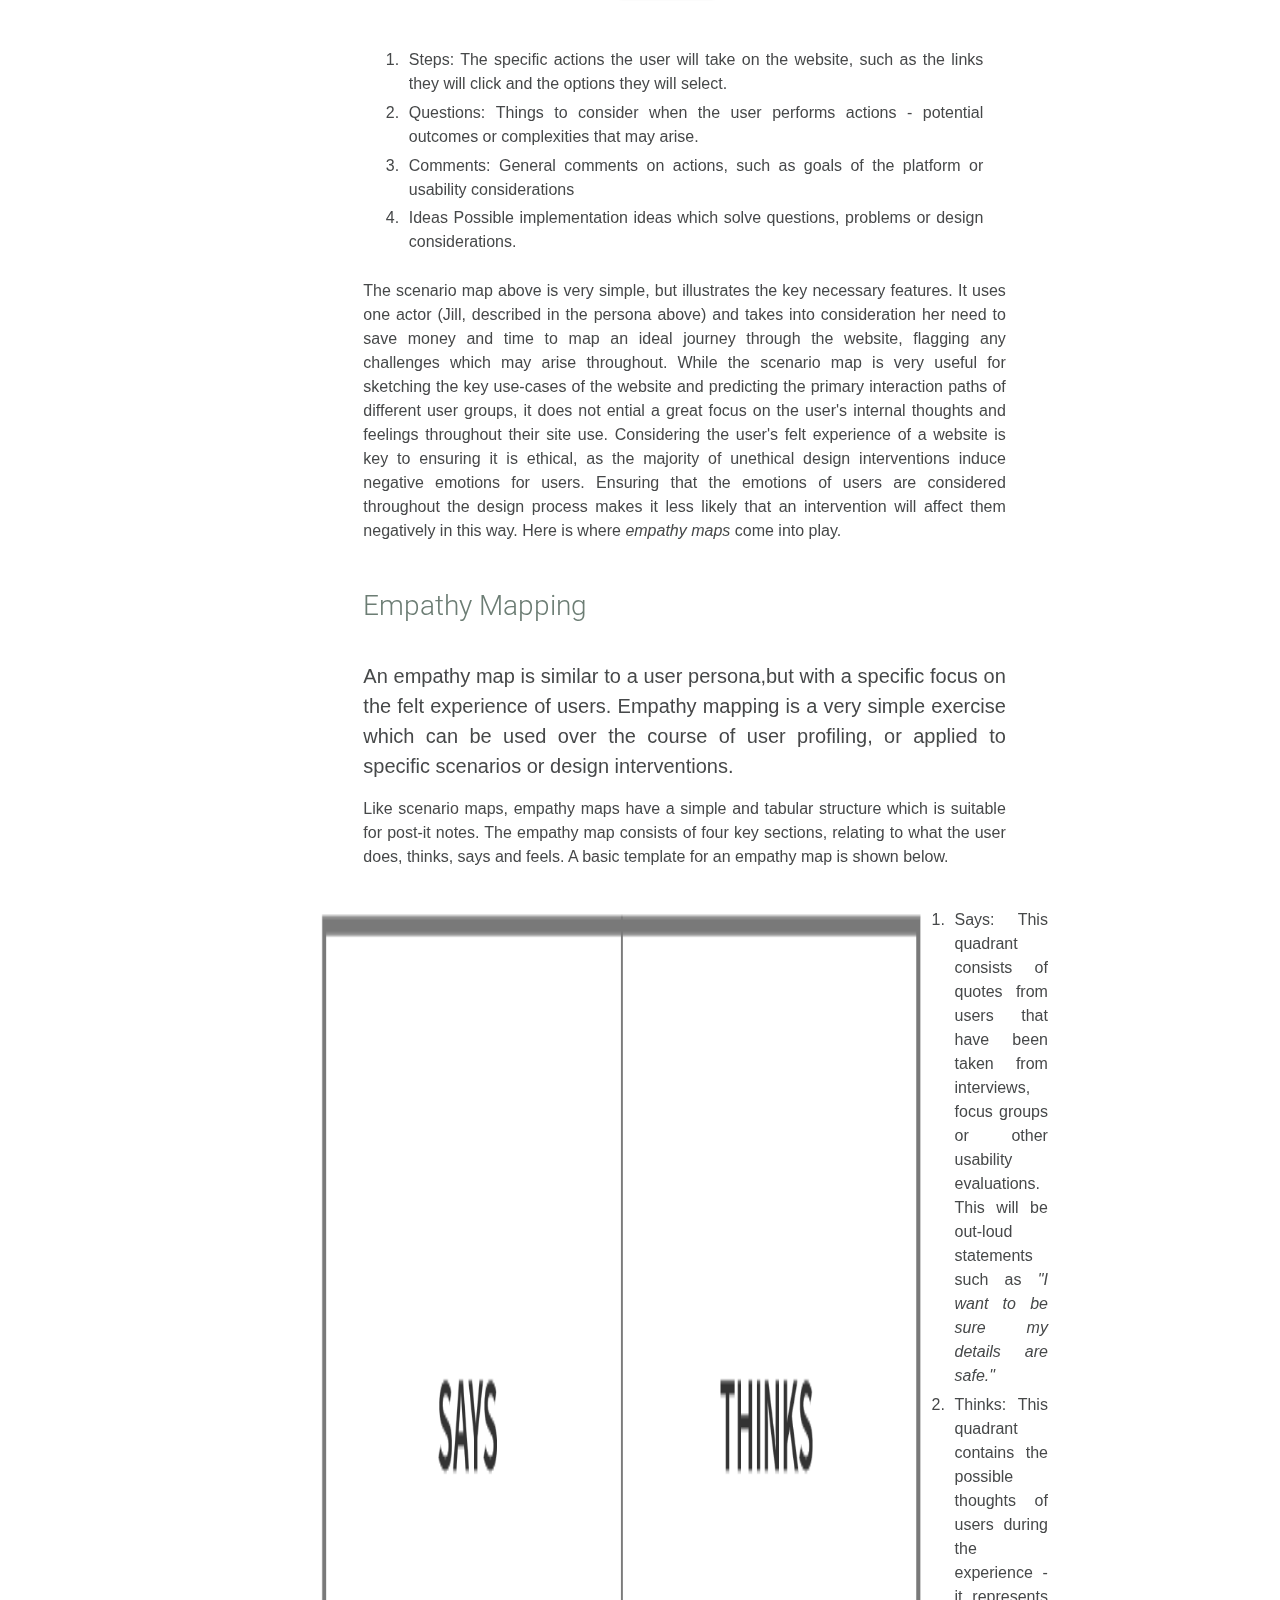
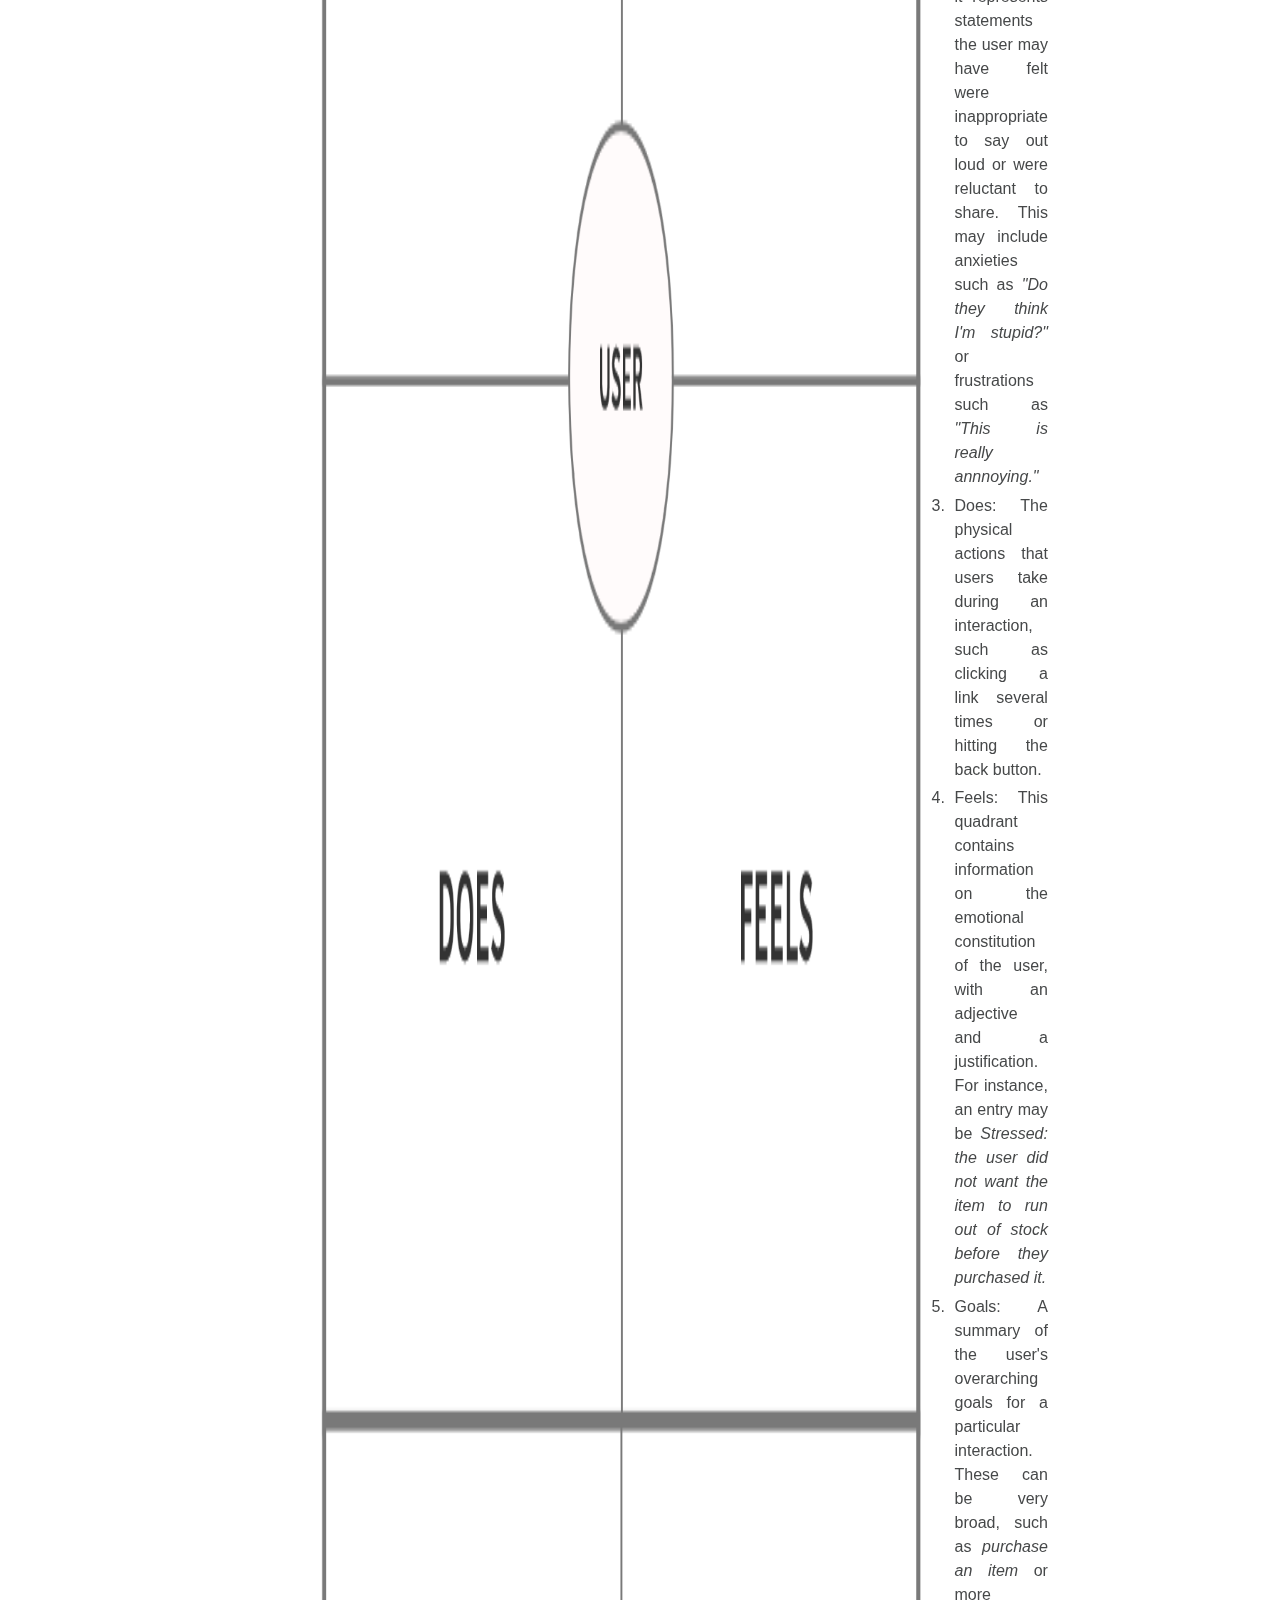
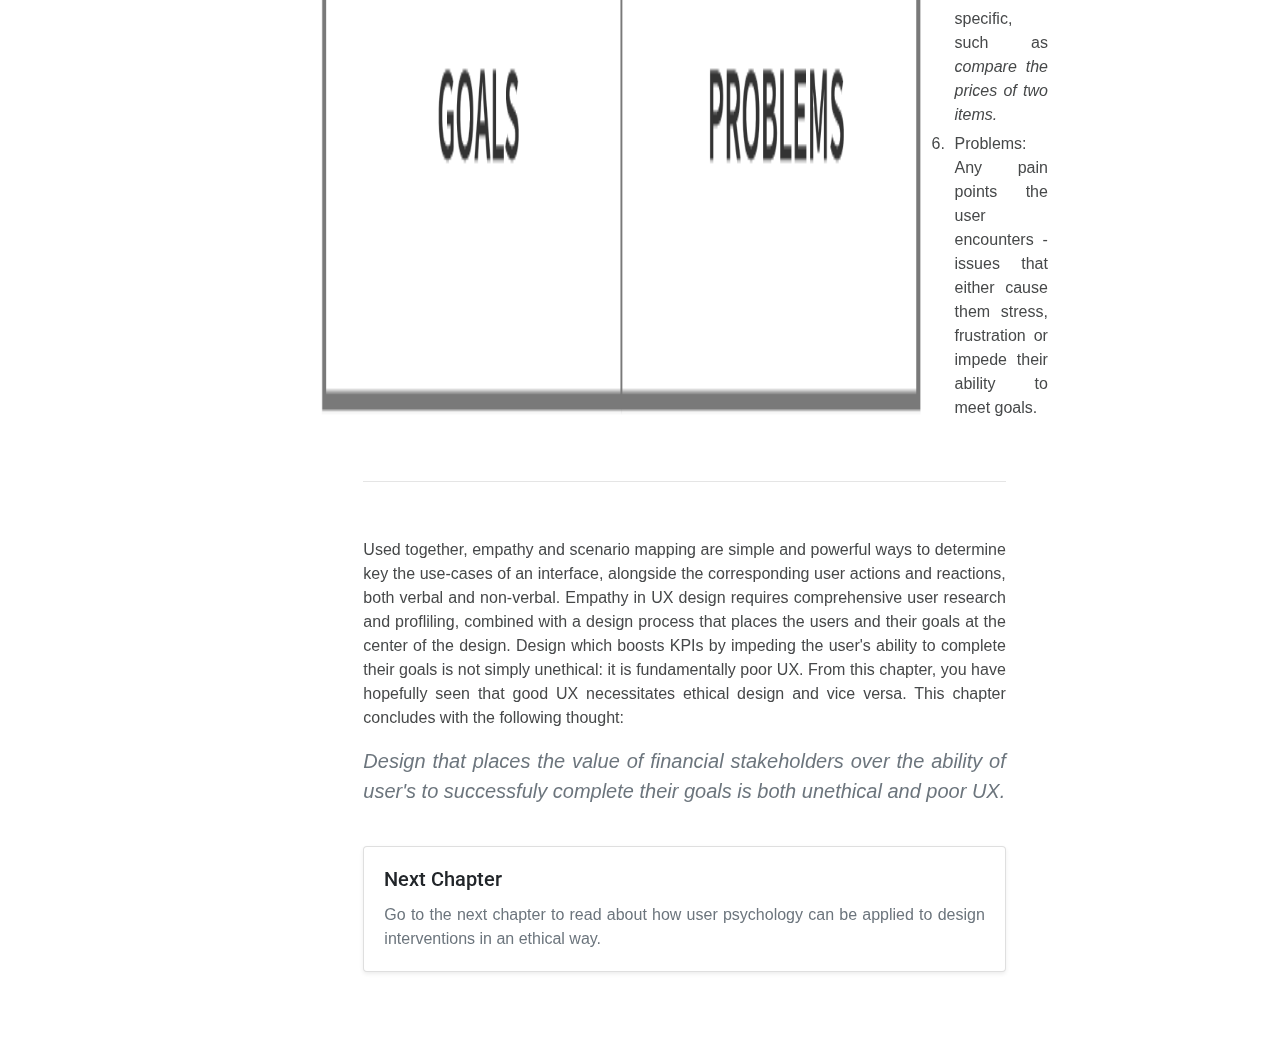
==== commit 03092c22: "fixed casing on image paths" ====
--- a/fundamentals/instrumentalism.html
+++ b/fundamentals/instrumentalism.html
@@ -41,7 +41,7 @@
                                                 Technology which frames users as instruments or a 'part of the machine' should be discouraged. 
                                         </p>
                                         <div id = "banner">
-                                            <img  src="../images/instrumentalism/users.png" class=" img-fluid img-thumbnail" alt="UI Kit banner" style = " width:95%;">
+                                            <img  src="../images/instrumentalism/users.PNG" class=" img-fluid img-thumbnail" alt="user banner" style = " width:95%;">
                                         </div>
                                     </div>
                                         
@@ -224,7 +224,7 @@
                                             </p>
                                             <p> Like scenario maps, empathy maps have a simple and tabular structure which is suitable for post-it notes. The empathy map consists of four key sections, relating to what the user does, thinks, says and feels. A basic template for an empathy map is shown below.</p>
                                             <div class = "d-flex justify-content-center figure" style = "padding-bottom:40px;padding-top:20px">
-                                                <img src="../images/instrumentalism/emap.PNG" class="  figure-img img-fluid" alt="Bookstore annotation" style = "width:95%; height:auto;padding-right:10px;">
+                                                <img src="../images/instrumentalism/emap.png" class="  figure-img img-fluid" alt="Empathy Map" style = "width:95%; height:auto;padding-right:10px;">
                                                 <ol class = "mx-auto annotations" style = "width:93%">
                                                     <li><strong>Says:</strong> This quadrant consists of quotes from users that have been taken from interviews, focus groups or other usability evaluations. This will be out-loud statements such as <em>"I want to be sure my details are safe."</em></li>
                                                     <li><strong>Thinks: </strong> This quadrant contains the possible thoughts of users during the experience - it represents statements the user may have felt were inappropriate to say out loud or were reluctant to share. This may include anxieties such as <em>"Do they think I'm stupid?"</em> or frustrations such as <em>"This is really annnoying."</em> 
